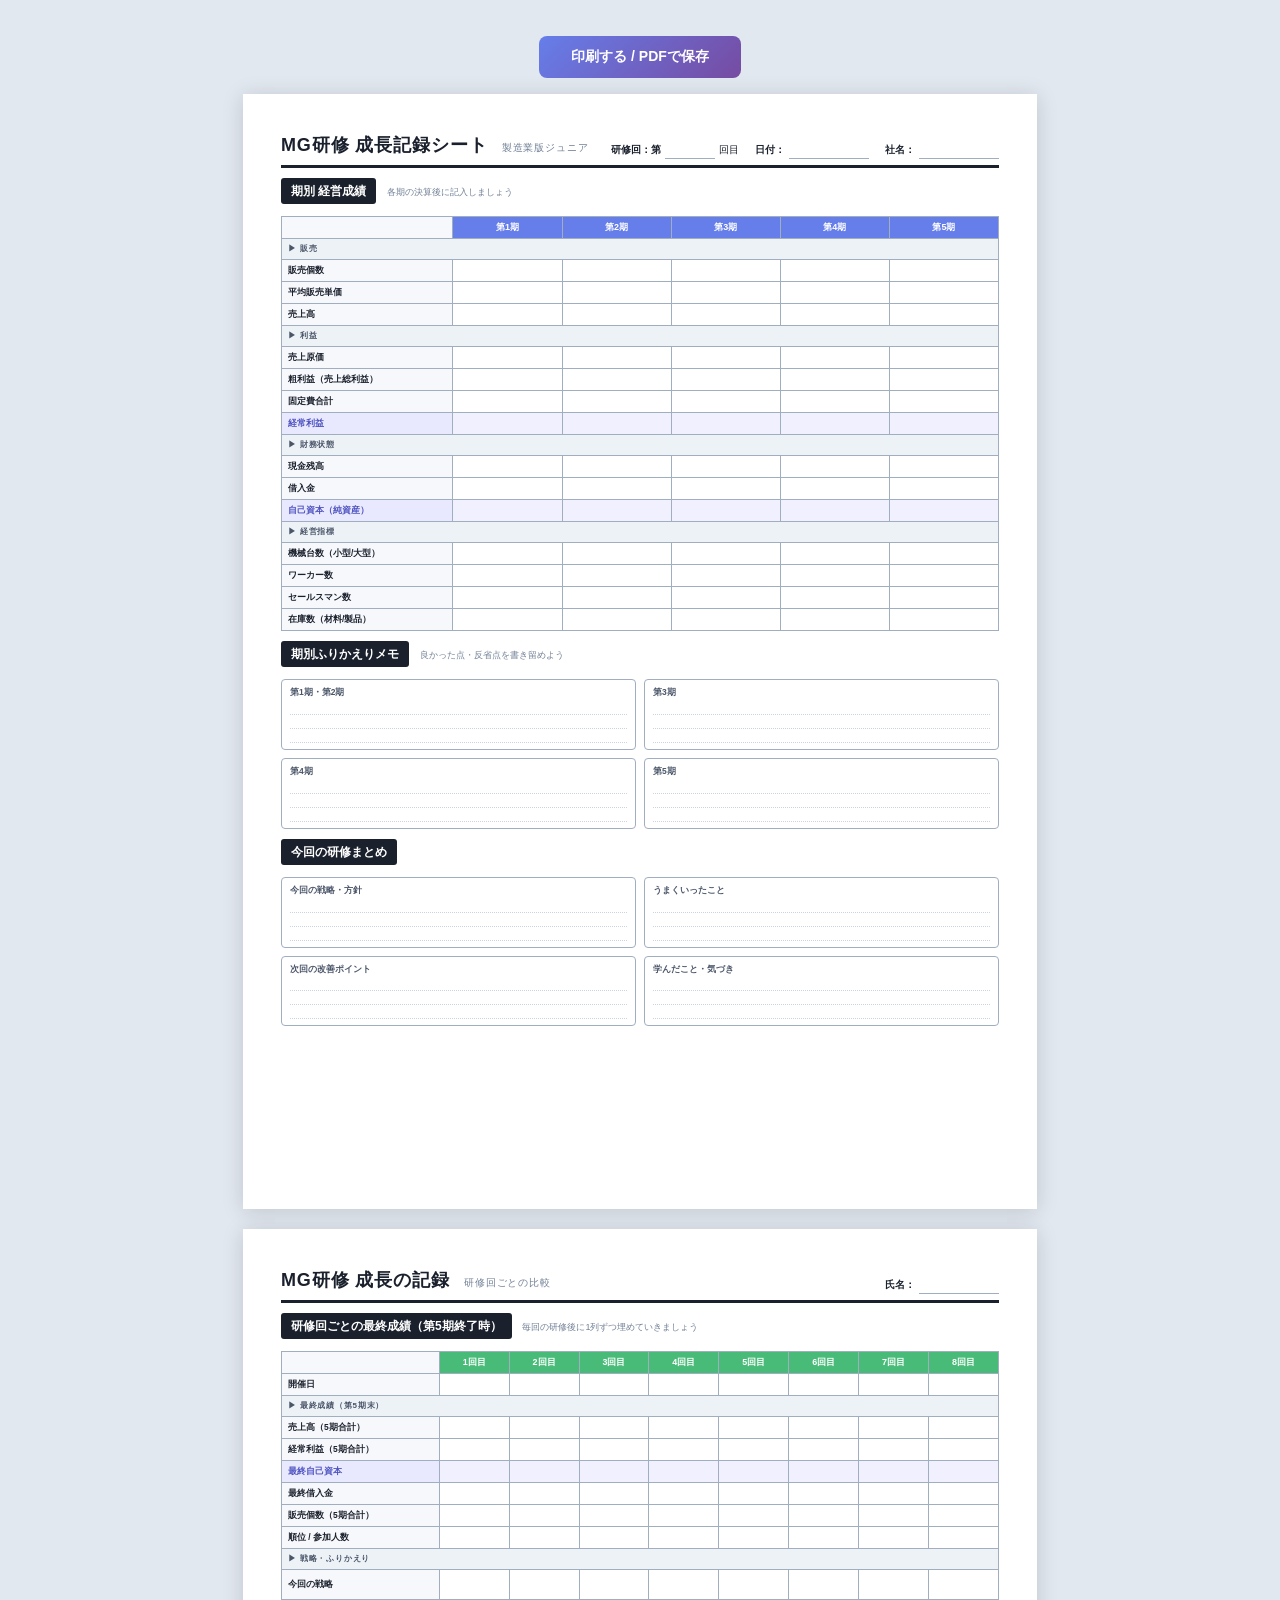
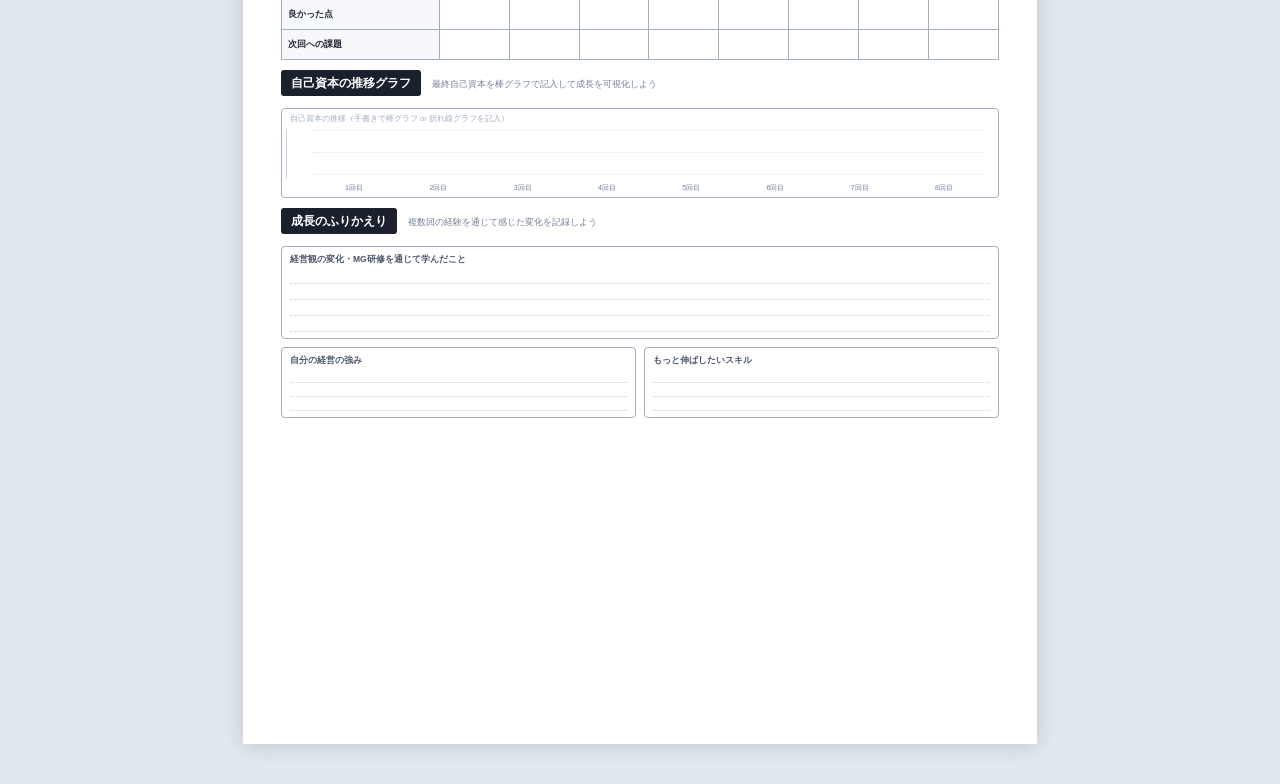
==== record.html @ 9cfd016c "成長記録シートを追加 印刷用A4サイズの記録シート（2ページ構成）。 1ページ目：期別経営成績・ふりかえりメモ 2ページ目：研修回ごとの比較・自己資本推移グラフ  Co-Authored-By: Cl" ====
<!DOCTYPE html>
<html lang="ja">
<head>
    <meta charset="UTF-8">
    <meta name="viewport" content="width=device-width, initial-scale=1.0">
    <title>MG研修 成長記録シート</title>
    <style>
        @page {
            size: A4;
            margin: 12mm 10mm;
        }

        * {
            margin: 0;
            padding: 0;
            box-sizing: border-box;
        }

        body {
            font-family: "Hiragino Sans", "Hiragino Kaku Gothic ProN", "Noto Sans JP", "Yu Gothic", "Meiryo", sans-serif;
            color: #1a202c;
            background: #fff;
            font-size: 10px;
            line-height: 1.5;
        }

        .page {
            width: 210mm;
            min-height: 295mm;
            margin: 0 auto;
            padding: 10mm 10mm;
        }

        @media print {
            body { background: #fff; }
            .page { padding: 0; margin: 0; width: 100%; }
            .no-print { display: none !important; }
            .page-break { page-break-before: always; }
        }

        @media screen {
            body { background: #e2e8f0; padding: 20px 0; }
            .page {
                background: #fff;
                box-shadow: 0 2px 20px rgba(0,0,0,0.15);
                margin-bottom: 20px;
            }
            .no-print {
                text-align: center;
                padding: 16px;
            }
            .print-btn {
                padding: 12px 32px;
                background: linear-gradient(135deg, #667eea, #764ba2);
                color: #fff;
                border: none;
                border-radius: 8px;
                font-size: 14px;
                font-weight: 700;
                cursor: pointer;
            }
            .print-btn:hover {
                opacity: 0.9;
            }
        }

        /* ===== ヘッダー ===== */
        .sheet-header {
            display: flex;
            justify-content: space-between;
            align-items: flex-end;
            border-bottom: 3px solid #1a202c;
            padding-bottom: 6px;
            margin-bottom: 10px;
        }

        .sheet-title {
            font-size: 18px;
            font-weight: 900;
            letter-spacing: 0.05em;
        }

        .sheet-title small {
            font-size: 10px;
            font-weight: 500;
            color: #718096;
            margin-left: 8px;
        }

        .header-info {
            display: flex;
            gap: 16px;
            font-size: 10px;
        }

        .header-info .field {
            display: flex;
            align-items: center;
            gap: 4px;
        }

        .header-info .field-label {
            font-weight: 700;
            white-space: nowrap;
        }

        .header-info .field-input {
            border-bottom: 1px solid #a0aec0;
            min-width: 80px;
            height: 18px;
        }

        .field-input.wide {
            min-width: 50px;
        }

        /* ===== セクション ===== */
        .section-title {
            font-size: 12px;
            font-weight: 800;
            background: #1a202c;
            color: #fff;
            padding: 4px 10px;
            border-radius: 3px;
            margin-bottom: 6px;
            display: inline-block;
        }

        .section-subtitle {
            font-size: 9px;
            color: #718096;
            margin-left: 8px;
            font-weight: 500;
        }

        /* ===== テーブル共通 ===== */
        table {
            width: 100%;
            border-collapse: collapse;
            font-size: 9px;
        }

        th, td {
            border: 1px solid #a0aec0;
            padding: 4px 6px;
            text-align: center;
        }

        th {
            background: #f7f8fc;
            font-weight: 700;
            font-size: 8.5px;
            color: #2d3748;
        }

        .row-label {
            text-align: left;
            font-weight: 700;
            background: #f7f8fc;
            white-space: nowrap;
            font-size: 8.5px;
        }

        .write-cell {
            height: 22px;
            background: #fff;
        }

        .write-cell-tall {
            height: 30px;
            background: #fff;
        }

        .highlight-row td {
            background: #f0f0ff;
        }

        .highlight-row .row-label {
            background: #e8e8ff;
            color: #4c51bf;
        }

        .total-row td {
            border-top: 2px solid #1a202c;
            font-weight: 700;
        }

        .section-gap {
            height: 10px;
        }

        /* ===== 期別記録テーブル ===== */
        .period-table th.period-header {
            background: #667eea;
            color: #fff;
            font-size: 9px;
            width: 14%;
        }

        .period-table .row-label {
            width: 22%;
        }

        .cat-header {
            background: #edf2f7 !important;
            font-weight: 800;
            font-size: 8px;
            color: #4a5568;
            text-align: left;
            letter-spacing: 0.1em;
        }

        /* ===== 研修回比較テーブル ===== */
        .compare-table th.round-header {
            background: #48bb78;
            color: #fff;
            font-size: 9px;
        }

        /* ===== 振り返りメモ ===== */
        .memo-grid {
            display: grid;
            grid-template-columns: 1fr 1fr;
            gap: 8px;
            margin-top: 6px;
        }

        .memo-box {
            border: 1px solid #a0aec0;
            border-radius: 4px;
            padding: 6px 8px;
            min-height: 55px;
        }

        .memo-box-label {
            font-size: 8.5px;
            font-weight: 700;
            color: #4a5568;
            margin-bottom: 2px;
        }

        .memo-lines {
            border-bottom: 1px dotted #cbd5e0;
            height: 14px;
        }

        /* ===== ページ2: 研修回比較 ===== */
        .graph-area {
            border: 1px solid #a0aec0;
            border-radius: 4px;
            height: 90px;
            margin-top: 6px;
            position: relative;
            display: flex;
            align-items: flex-end;
            padding: 8px 12px 20px;
            gap: 4px;
        }

        .graph-area::before {
            content: "自己資本の推移（手書きで棒グラフ or 折れ線グラフを記入）";
            position: absolute;
            top: 4px;
            left: 8px;
            font-size: 7.5px;
            color: #a0aec0;
        }

        .graph-y-axis {
            position: absolute;
            left: 4px;
            bottom: 18px;
            top: 20px;
            border-left: 1px solid #cbd5e0;
        }

        .graph-x-labels {
            position: absolute;
            bottom: 4px;
            left: 30px;
            right: 12px;
            display: flex;
            justify-content: space-around;
            font-size: 7px;
            color: #718096;
        }

        .graph-gridline {
            position: absolute;
            left: 30px;
            right: 12px;
            border-top: 1px dotted #e2e8f0;
        }

        /* ===== 全体の振り返り ===== */
        .full-memo {
            border: 1px solid #a0aec0;
            border-radius: 4px;
            padding: 6px 8px;
            min-height: 80px;
            margin-top: 6px;
        }

        .full-memo .memo-lines {
            height: 16px;
        }

    </style>
</head>
<body>

    <div class="no-print">
        <button class="print-btn" onclick="window.print()">印刷する / PDFで保存</button>
    </div>

    <!-- ===== ページ1：期別記録シート ===== -->
    <div class="page">
        <div class="sheet-header">
            <div class="sheet-title">MG研修 成長記録シート <small>製造業版ジュニア</small></div>
            <div class="header-info">
                <div class="field">
                    <span class="field-label">研修回：第</span>
                    <span class="field-input wide"></span>
                    <span>回目</span>
                </div>
                <div class="field">
                    <span class="field-label">日付：</span>
                    <span class="field-input"></span>
                </div>
                <div class="field">
                    <span class="field-label">社名：</span>
                    <span class="field-input"></span>
                </div>
            </div>
        </div>

        <!-- 期別の数値記録 -->
        <div class="section-title">期別 経営成績</div>
        <span class="section-subtitle">各期の決算後に記入しましょう</span>

        <table class="period-table" style="margin-top: 6px;">
            <thead>
                <tr>
                    <th class="row-label"></th>
                    <th class="period-header">第1期</th>
                    <th class="period-header">第2期</th>
                    <th class="period-header">第3期</th>
                    <th class="period-header">第4期</th>
                    <th class="period-header">第5期</th>
                </tr>
            </thead>
            <tbody>
                <tr><td colspan="6" class="cat-header">&#x25B6; 販売</td></tr>
                <tr>
                    <td class="row-label">販売個数</td>
                    <td class="write-cell"></td>
                    <td class="write-cell"></td>
                    <td class="write-cell"></td>
                    <td class="write-cell"></td>
                    <td class="write-cell"></td>
                </tr>
                <tr>
                    <td class="row-label">平均販売単価</td>
                    <td class="write-cell"></td>
                    <td class="write-cell"></td>
                    <td class="write-cell"></td>
                    <td class="write-cell"></td>
                    <td class="write-cell"></td>
                </tr>
                <tr>
                    <td class="row-label">売上高</td>
                    <td class="write-cell"></td>
                    <td class="write-cell"></td>
                    <td class="write-cell"></td>
                    <td class="write-cell"></td>
                    <td class="write-cell"></td>
                </tr>

                <tr><td colspan="6" class="cat-header">&#x25B6; 利益</td></tr>
                <tr>
                    <td class="row-label">売上原価</td>
                    <td class="write-cell"></td>
                    <td class="write-cell"></td>
                    <td class="write-cell"></td>
                    <td class="write-cell"></td>
                    <td class="write-cell"></td>
                </tr>
                <tr>
                    <td class="row-label">粗利益（売上総利益）</td>
                    <td class="write-cell"></td>
                    <td class="write-cell"></td>
                    <td class="write-cell"></td>
                    <td class="write-cell"></td>
                    <td class="write-cell"></td>
                </tr>
                <tr>
                    <td class="row-label">固定費合計</td>
                    <td class="write-cell"></td>
                    <td class="write-cell"></td>
                    <td class="write-cell"></td>
                    <td class="write-cell"></td>
                    <td class="write-cell"></td>
                </tr>
                <tr class="highlight-row">
                    <td class="row-label">経常利益</td>
                    <td class="write-cell"></td>
                    <td class="write-cell"></td>
                    <td class="write-cell"></td>
                    <td class="write-cell"></td>
                    <td class="write-cell"></td>
                </tr>

                <tr><td colspan="6" class="cat-header">&#x25B6; 財務状態</td></tr>
                <tr>
                    <td class="row-label">現金残高</td>
                    <td class="write-cell"></td>
                    <td class="write-cell"></td>
                    <td class="write-cell"></td>
                    <td class="write-cell"></td>
                    <td class="write-cell"></td>
                </tr>
                <tr>
                    <td class="row-label">借入金</td>
                    <td class="write-cell"></td>
                    <td class="write-cell"></td>
                    <td class="write-cell"></td>
                    <td class="write-cell"></td>
                    <td class="write-cell"></td>
                </tr>
                <tr class="highlight-row">
                    <td class="row-label">自己資本（純資産）</td>
                    <td class="write-cell"></td>
                    <td class="write-cell"></td>
                    <td class="write-cell"></td>
                    <td class="write-cell"></td>
                    <td class="write-cell"></td>
                </tr>

                <tr><td colspan="6" class="cat-header">&#x25B6; 経営指標</td></tr>
                <tr>
                    <td class="row-label">機械台数（小型/大型）</td>
                    <td class="write-cell"></td>
                    <td class="write-cell"></td>
                    <td class="write-cell"></td>
                    <td class="write-cell"></td>
                    <td class="write-cell"></td>
                </tr>
                <tr>
                    <td class="row-label">ワーカー数</td>
                    <td class="write-cell"></td>
                    <td class="write-cell"></td>
                    <td class="write-cell"></td>
                    <td class="write-cell"></td>
                    <td class="write-cell"></td>
                </tr>
                <tr>
                    <td class="row-label">セールスマン数</td>
                    <td class="write-cell"></td>
                    <td class="write-cell"></td>
                    <td class="write-cell"></td>
                    <td class="write-cell"></td>
                    <td class="write-cell"></td>
                </tr>
                <tr>
                    <td class="row-label">在庫数（材料/製品）</td>
                    <td class="write-cell"></td>
                    <td class="write-cell"></td>
                    <td class="write-cell"></td>
                    <td class="write-cell"></td>
                    <td class="write-cell"></td>
                </tr>
            </tbody>
        </table>

        <div class="section-gap"></div>

        <!-- 各期の振り返り -->
        <div class="section-title">期別ふりかえりメモ</div>
        <span class="section-subtitle">良かった点・反省点を書き留めよう</span>

        <div class="memo-grid" style="margin-top: 6px;">
            <div class="memo-box">
                <div class="memo-box-label">第1期・第2期</div>
                <div class="memo-lines"></div>
                <div class="memo-lines"></div>
                <div class="memo-lines"></div>
            </div>
            <div class="memo-box">
                <div class="memo-box-label">第3期</div>
                <div class="memo-lines"></div>
                <div class="memo-lines"></div>
                <div class="memo-lines"></div>
            </div>
            <div class="memo-box">
                <div class="memo-box-label">第4期</div>
                <div class="memo-lines"></div>
                <div class="memo-lines"></div>
                <div class="memo-lines"></div>
            </div>
            <div class="memo-box">
                <div class="memo-box-label">第5期</div>
                <div class="memo-lines"></div>
                <div class="memo-lines"></div>
                <div class="memo-lines"></div>
            </div>
        </div>

        <div class="section-gap"></div>

        <!-- 今回の総括 -->
        <div class="section-title">今回の研修まとめ</div>

        <div class="memo-grid" style="margin-top: 6px;">
            <div class="memo-box">
                <div class="memo-box-label">今回の戦略・方針</div>
                <div class="memo-lines"></div>
                <div class="memo-lines"></div>
                <div class="memo-lines"></div>
            </div>
            <div class="memo-box">
                <div class="memo-box-label">うまくいったこと</div>
                <div class="memo-lines"></div>
                <div class="memo-lines"></div>
                <div class="memo-lines"></div>
            </div>
            <div class="memo-box">
                <div class="memo-box-label">次回の改善ポイント</div>
                <div class="memo-lines"></div>
                <div class="memo-lines"></div>
                <div class="memo-lines"></div>
            </div>
            <div class="memo-box">
                <div class="memo-box-label">学んだこと・気づき</div>
                <div class="memo-lines"></div>
                <div class="memo-lines"></div>
                <div class="memo-lines"></div>
            </div>
        </div>
    </div>

    <!-- ===== ページ2：研修回比較シート ===== -->
    <div class="page page-break">
        <div class="sheet-header">
            <div class="sheet-title">MG研修 成長の記録 <small>研修回ごとの比較</small></div>
            <div class="header-info">
                <div class="field">
                    <span class="field-label">氏名：</span>
                    <span class="field-input"></span>
                </div>
            </div>
        </div>

        <!-- 研修回ごとの最終成績比較 -->
        <div class="section-title">研修回ごとの最終成績（第5期終了時）</div>
        <span class="section-subtitle">毎回の研修後に1列ずつ埋めていきましょう</span>

        <table class="compare-table" style="margin-top: 6px;">
            <thead>
                <tr>
                    <th class="row-label" style="width: 22%"></th>
                    <th class="round-header">1回目</th>
                    <th class="round-header">2回目</th>
                    <th class="round-header">3回目</th>
                    <th class="round-header">4回目</th>
                    <th class="round-header">5回目</th>
                    <th class="round-header">6回目</th>
                    <th class="round-header">7回目</th>
                    <th class="round-header">8回目</th>
                </tr>
            </thead>
            <tbody>
                <tr>
                    <td class="row-label">開催日</td>
                    <td class="write-cell"></td>
                    <td class="write-cell"></td>
                    <td class="write-cell"></td>
                    <td class="write-cell"></td>
                    <td class="write-cell"></td>
                    <td class="write-cell"></td>
                    <td class="write-cell"></td>
                    <td class="write-cell"></td>
                </tr>

                <tr><td colspan="9" class="cat-header">&#x25B6; 最終成績（第5期末）</td></tr>
                <tr>
                    <td class="row-label">売上高（5期合計）</td>
                    <td class="write-cell"></td>
                    <td class="write-cell"></td>
                    <td class="write-cell"></td>
                    <td class="write-cell"></td>
                    <td class="write-cell"></td>
                    <td class="write-cell"></td>
                    <td class="write-cell"></td>
                    <td class="write-cell"></td>
                </tr>
                <tr>
                    <td class="row-label">経常利益（5期合計）</td>
                    <td class="write-cell"></td>
                    <td class="write-cell"></td>
                    <td class="write-cell"></td>
                    <td class="write-cell"></td>
                    <td class="write-cell"></td>
                    <td class="write-cell"></td>
                    <td class="write-cell"></td>
                    <td class="write-cell"></td>
                </tr>
                <tr class="highlight-row">
                    <td class="row-label">最終自己資本</td>
                    <td class="write-cell"></td>
                    <td class="write-cell"></td>
                    <td class="write-cell"></td>
                    <td class="write-cell"></td>
                    <td class="write-cell"></td>
                    <td class="write-cell"></td>
                    <td class="write-cell"></td>
                    <td class="write-cell"></td>
                </tr>
                <tr>
                    <td class="row-label">最終借入金</td>
                    <td class="write-cell"></td>
                    <td class="write-cell"></td>
                    <td class="write-cell"></td>
                    <td class="write-cell"></td>
                    <td class="write-cell"></td>
                    <td class="write-cell"></td>
                    <td class="write-cell"></td>
                    <td class="write-cell"></td>
                </tr>
                <tr>
                    <td class="row-label">販売個数（5期合計）</td>
                    <td class="write-cell"></td>
                    <td class="write-cell"></td>
                    <td class="write-cell"></td>
                    <td class="write-cell"></td>
                    <td class="write-cell"></td>
                    <td class="write-cell"></td>
                    <td class="write-cell"></td>
                    <td class="write-cell"></td>
                </tr>
                <tr>
                    <td class="row-label">順位 / 参加人数</td>
                    <td class="write-cell"></td>
                    <td class="write-cell"></td>
                    <td class="write-cell"></td>
                    <td class="write-cell"></td>
                    <td class="write-cell"></td>
                    <td class="write-cell"></td>
                    <td class="write-cell"></td>
                    <td class="write-cell"></td>
                </tr>

                <tr><td colspan="9" class="cat-header">&#x25B6; 戦略・ふりかえり</td></tr>
                <tr>
                    <td class="row-label">今回の戦略</td>
                    <td class="write-cell-tall"></td>
                    <td class="write-cell-tall"></td>
                    <td class="write-cell-tall"></td>
                    <td class="write-cell-tall"></td>
                    <td class="write-cell-tall"></td>
                    <td class="write-cell-tall"></td>
                    <td class="write-cell-tall"></td>
                    <td class="write-cell-tall"></td>
                </tr>
                <tr>
                    <td class="row-label">良かった点</td>
                    <td class="write-cell-tall"></td>
                    <td class="write-cell-tall"></td>
                    <td class="write-cell-tall"></td>
                    <td class="write-cell-tall"></td>
                    <td class="write-cell-tall"></td>
                    <td class="write-cell-tall"></td>
                    <td class="write-cell-tall"></td>
                    <td class="write-cell-tall"></td>
                </tr>
                <tr>
                    <td class="row-label">次回への課題</td>
                    <td class="write-cell-tall"></td>
                    <td class="write-cell-tall"></td>
                    <td class="write-cell-tall"></td>
                    <td class="write-cell-tall"></td>
                    <td class="write-cell-tall"></td>
                    <td class="write-cell-tall"></td>
                    <td class="write-cell-tall"></td>
                    <td class="write-cell-tall"></td>
                </tr>
            </tbody>
        </table>

        <div class="section-gap"></div>

        <!-- 自己資本の推移グラフ -->
        <div class="section-title">自己資本の推移グラフ</div>
        <span class="section-subtitle">最終自己資本を棒グラフで記入して成長を可視化しよう</span>

        <div class="graph-area" style="margin-top: 6px;">
            <div class="graph-y-axis"></div>
            <div class="graph-gridline" style="bottom: 75%;"></div>
            <div class="graph-gridline" style="bottom: 50%;"></div>
            <div class="graph-gridline" style="bottom: 25%;"></div>
            <div class="graph-x-labels">
                <span>1回目</span>
                <span>2回目</span>
                <span>3回目</span>
                <span>4回目</span>
                <span>5回目</span>
                <span>6回目</span>
                <span>7回目</span>
                <span>8回目</span>
            </div>
        </div>

        <div class="section-gap"></div>

        <!-- 全体のふりかえり -->
        <div class="section-title">成長のふりかえり</div>
        <span class="section-subtitle">複数回の経験を通じて感じた変化を記録しよう</span>

        <div class="full-memo" style="margin-top: 6px;">
            <div class="memo-box-label">経営観の変化・MG研修を通じて学んだこと</div>
            <div class="memo-lines"></div>
            <div class="memo-lines"></div>
            <div class="memo-lines"></div>
            <div class="memo-lines"></div>
        </div>

        <div class="memo-grid" style="margin-top: 8px;">
            <div class="memo-box">
                <div class="memo-box-label">自分の経営の強み</div>
                <div class="memo-lines"></div>
                <div class="memo-lines"></div>
                <div class="memo-lines"></div>
            </div>
            <div class="memo-box">
                <div class="memo-box-label">もっと伸ばしたいスキル</div>
                <div class="memo-lines"></div>
                <div class="memo-lines"></div>
                <div class="memo-lines"></div>
            </div>
        </div>
    </div>

</body>
</html>
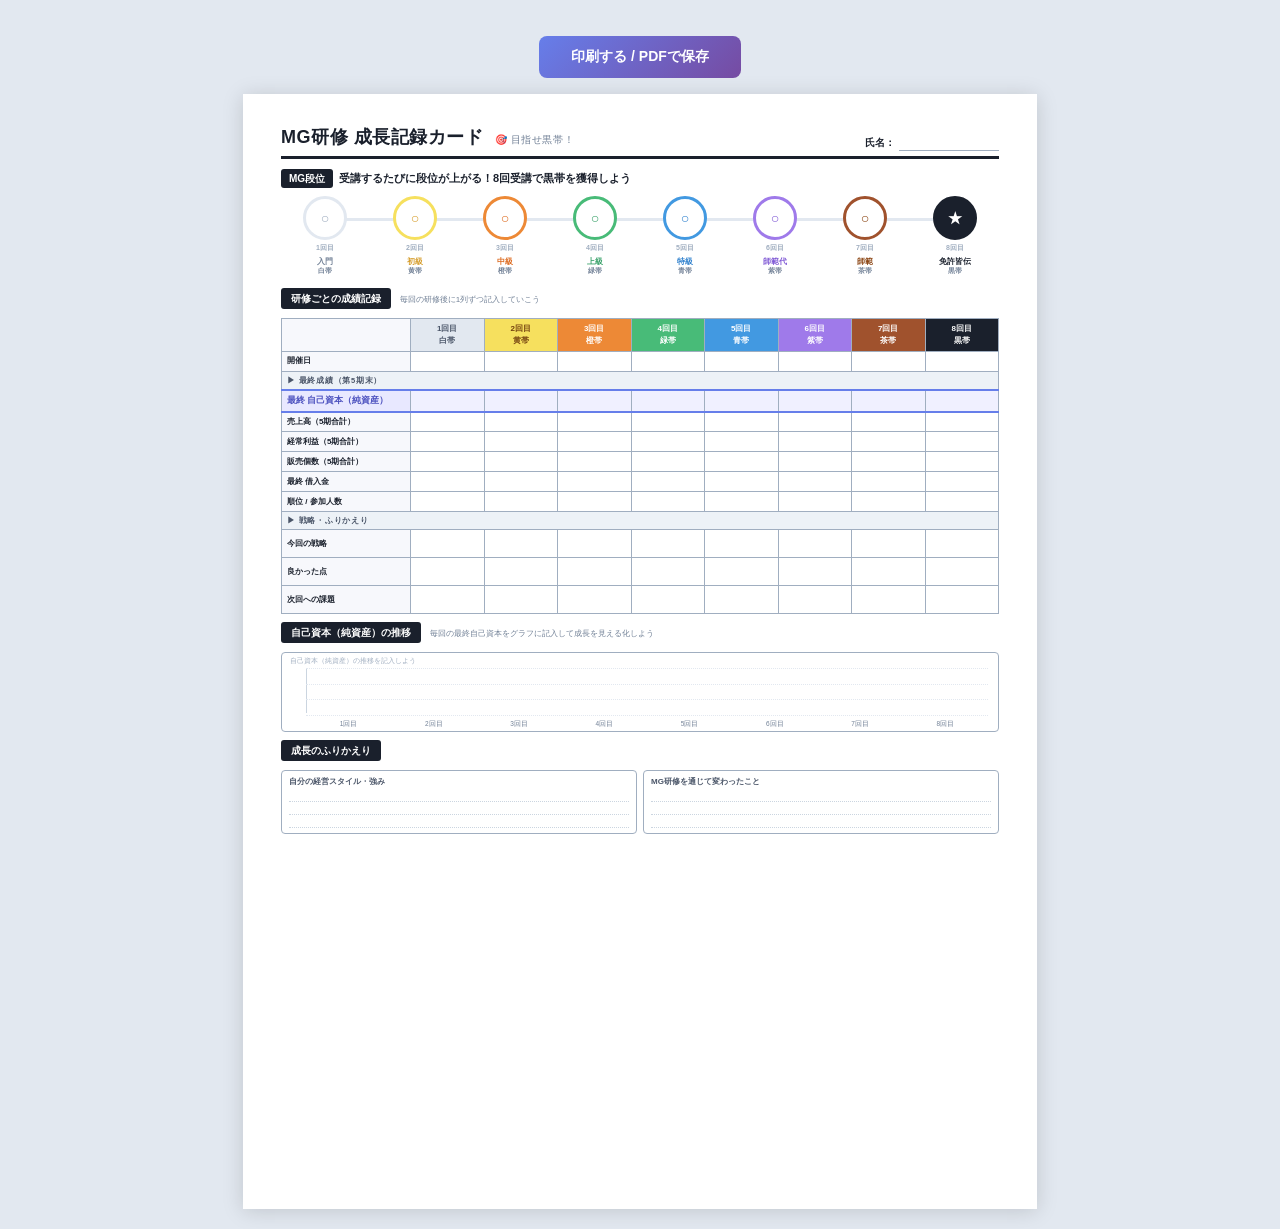
==== commit 6d8c7dfc: "成長記録カードをリニューアル MG段位システム（白帯→黒帯）で8回コンプを動機付け。 1ページに統合：段位トラック、成績テーブル、推移グラフ、ふりかえり。 純資産を最上段にハイライト表示。  Co-A" ====
--- a/record.html
+++ b/record.html
@@ -3,18 +3,14 @@
 <head>
     <meta charset="UTF-8">
     <meta name="viewport" content="width=device-width, initial-scale=1.0">
-    <title>MG研修 成長記録シート</title>
+    <title>MG研修 成長記録カード</title>
     <style>
         @page {
             size: A4;
-            margin: 12mm 10mm;
-        }
-
-        * {
-            margin: 0;
-            padding: 0;
-            box-sizing: border-box;
-        }
+            margin: 10mm 10mm;
+        }
+
+        * { margin: 0; padding: 0; box-sizing: border-box; }
 
         body {
             font-family: "Hiragino Sans", "Hiragino Kaku Gothic ProN", "Noto Sans JP", "Yu Gothic", "Meiryo", sans-serif;
@@ -28,14 +24,13 @@
             width: 210mm;
             min-height: 295mm;
             margin: 0 auto;
-            padding: 10mm 10mm;
+            padding: 8mm 10mm;
         }
 
         @media print {
             body { background: #fff; }
             .page { padding: 0; margin: 0; width: 100%; }
             .no-print { display: none !important; }
-            .page-break { page-break-before: always; }
         }
 
         @media screen {
@@ -43,12 +38,8 @@
             .page {
                 background: #fff;
                 box-shadow: 0 2px 20px rgba(0,0,0,0.15);
-                margin-bottom: 20px;
             }
-            .no-print {
-                text-align: center;
-                padding: 16px;
-            }
+            .no-print { text-align: center; padding: 16px; }
             .print-btn {
                 padding: 12px 32px;
                 background: linear-gradient(135deg, #667eea, #764ba2);
@@ -59,9 +50,7 @@
                 font-weight: 700;
                 cursor: pointer;
             }
-            .print-btn:hover {
-                opacity: 0.9;
-            }
+            .print-btn:hover { opacity: 0.9; }
         }
 
         /* ===== ヘッダー ===== */
@@ -70,86 +59,174 @@
             justify-content: space-between;
             align-items: flex-end;
             border-bottom: 3px solid #1a202c;
-            padding-bottom: 6px;
+            padding-bottom: 5px;
             margin-bottom: 10px;
         }
 
         .sheet-title {
             font-size: 18px;
             font-weight: 900;
-            letter-spacing: 0.05em;
+            letter-spacing: 0.03em;
         }
 
         .sheet-title small {
             font-size: 10px;
             font-weight: 500;
             color: #718096;
-            margin-left: 8px;
+            margin-left: 6px;
         }
 
         .header-info {
             display: flex;
-            gap: 16px;
+            gap: 12px;
             font-size: 10px;
-        }
-
-        .header-info .field {
+            align-items: center;
+        }
+
+        .field {
             display: flex;
             align-items: center;
             gap: 4px;
         }
 
-        .header-info .field-label {
-            font-weight: 700;
-            white-space: nowrap;
-        }
-
-        .header-info .field-input {
+        .field-label { font-weight: 700; white-space: nowrap; }
+
+        .field-input {
             border-bottom: 1px solid #a0aec0;
-            min-width: 80px;
+            min-width: 100px;
             height: 18px;
         }
 
-        .field-input.wide {
-            min-width: 50px;
-        }
-
-        /* ===== セクション ===== */
-        .section-title {
-            font-size: 12px;
+        /* ===== 段位システム ===== */
+        .rank-section {
+            margin-bottom: 12px;
+        }
+
+        .rank-title {
+            font-size: 11px;
             font-weight: 800;
+            margin-bottom: 8px;
+            display: flex;
+            align-items: center;
+            gap: 6px;
+        }
+
+        .rank-title-badge {
             background: #1a202c;
             color: #fff;
-            padding: 4px 10px;
+            padding: 2px 8px;
             border-radius: 3px;
-            margin-bottom: 6px;
-            display: inline-block;
-        }
-
-        .section-subtitle {
-            font-size: 9px;
+            font-size: 10px;
+        }
+
+        .rank-track {
+            display: flex;
+            align-items: center;
+            justify-content: space-between;
+            position: relative;
+            padding: 0 12px;
+        }
+
+        .rank-track::before {
+            content: "";
+            position: absolute;
+            top: 22px;
+            left: 36px;
+            right: 36px;
+            height: 3px;
+            background: #e2e8f0;
+            z-index: 0;
+        }
+
+        .rank-step {
+            display: flex;
+            flex-direction: column;
+            align-items: center;
+            gap: 3px;
+            z-index: 1;
+            width: 64px;
+        }
+
+        .rank-circle {
+            width: 44px;
+            height: 44px;
+            border-radius: 50%;
+            border: 3px solid;
+            display: flex;
+            align-items: center;
+            justify-content: center;
+            font-size: 8px;
+            font-weight: 800;
+            background: #fff;
+            position: relative;
+        }
+
+        .rank-circle-inner {
+            font-size: 14px;
+        }
+
+        .rank-num {
+            font-size: 7px;
+            font-weight: 700;
+            color: #a0aec0;
+        }
+
+        .rank-name {
+            font-size: 8px;
+            font-weight: 800;
+            text-align: center;
+            line-height: 1.2;
+        }
+
+        .rank-belt {
+            font-size: 6.5px;
+            font-weight: 600;
             color: #718096;
-            margin-left: 8px;
-            font-weight: 500;
-        }
-
-        /* ===== テーブル共通 ===== */
+        }
+
+        /* 各段位の色 */
+        .rank-1 .rank-circle { border-color: #e2e8f0; color: #a0aec0; }
+        .rank-1 .rank-name { color: #718096; }
+
+        .rank-2 .rank-circle { border-color: #f6e05e; color: #d69e2e; }
+        .rank-2 .rank-name { color: #d69e2e; }
+
+        .rank-3 .rank-circle { border-color: #ed8936; color: #dd6b20; }
+        .rank-3 .rank-name { color: #dd6b20; }
+
+        .rank-4 .rank-circle { border-color: #48bb78; color: #38a169; }
+        .rank-4 .rank-name { color: #38a169; }
+
+        .rank-5 .rank-circle { border-color: #4299e1; color: #3182ce; }
+        .rank-5 .rank-name { color: #3182ce; }
+
+        .rank-6 .rank-circle { border-color: #9f7aea; color: #805ad5; }
+        .rank-6 .rank-name { color: #805ad5; }
+
+        .rank-7 .rank-circle { border-color: #a0522d; color: #8b4513; }
+        .rank-7 .rank-name { color: #8b4513; }
+
+        .rank-8 .rank-circle { border-color: #1a202c; color: #1a202c; background: #1a202c; }
+        .rank-8 .rank-circle-inner { color: #fff; }
+        .rank-8 .rank-name { color: #1a202c; }
+
+        /* ===== テーブル ===== */
         table {
             width: 100%;
             border-collapse: collapse;
-            font-size: 9px;
+            font-size: 8.5px;
         }
 
         th, td {
             border: 1px solid #a0aec0;
-            padding: 4px 6px;
+            padding: 3px 5px;
             text-align: center;
         }
 
         th {
             background: #f7f8fc;
             font-weight: 700;
-            font-size: 8.5px;
+            font-size: 8px;
             color: #2d3748;
         }
 
@@ -158,151 +235,147 @@
             font-weight: 700;
             background: #f7f8fc;
             white-space: nowrap;
-            font-size: 8.5px;
+            font-size: 8px;
         }
 
         .write-cell {
-            height: 22px;
+            height: 20px;
             background: #fff;
         }
 
         .write-cell-tall {
-            height: 30px;
+            height: 28px;
             background: #fff;
         }
 
         .highlight-row td {
             background: #f0f0ff;
+            border-top: 2px solid #667eea;
+            border-bottom: 2px solid #667eea;
         }
 
         .highlight-row .row-label {
             background: #e8e8ff;
             color: #4c51bf;
-        }
-
-        .total-row td {
-            border-top: 2px solid #1a202c;
-            font-weight: 700;
-        }
-
-        .section-gap {
-            height: 10px;
-        }
-
-        /* ===== 期別記録テーブル ===== */
-        .period-table th.period-header {
-            background: #667eea;
-            color: #fff;
             font-size: 9px;
-            width: 14%;
-        }
-
-        .period-table .row-label {
-            width: 22%;
         }
 
         .cat-header {
             background: #edf2f7 !important;
             font-weight: 800;
-            font-size: 8px;
+            font-size: 7.5px;
             color: #4a5568;
             text-align: left;
             letter-spacing: 0.1em;
         }
 
-        /* ===== 研修回比較テーブル ===== */
         .compare-table th.round-header {
-            background: #48bb78;
-            color: #fff;
-            font-size: 9px;
-        }
-
-        /* ===== 振り返りメモ ===== */
+            font-size: 8px;
+            padding: 4px 2px;
+        }
+
+        .compare-table .row-label {
+            width: 18%;
+        }
+
+        /* 段位に対応したヘッダー色 */
+        .rh-1 { background: #e2e8f0 !important; color: #4a5568 !important; }
+        .rh-2 { background: #f6e05e !important; color: #744210 !important; }
+        .rh-3 { background: #ed8936 !important; color: #fff !important; }
+        .rh-4 { background: #48bb78 !important; color: #fff !important; }
+        .rh-5 { background: #4299e1 !important; color: #fff !important; }
+        .rh-6 { background: #9f7aea !important; color: #fff !important; }
+        .rh-7 { background: #a0522d !important; color: #fff !important; }
+        .rh-8 { background: #1a202c !important; color: #fff !important; }
+
+        /* ===== グラフ ===== */
+        .graph-area {
+            border: 1px solid #a0aec0;
+            border-radius: 4px;
+            height: 80px;
+            margin-top: 5px;
+            position: relative;
+        }
+
+        .graph-area::before {
+            content: "自己資本（純資産）の推移を記入しよう";
+            position: absolute;
+            top: 3px;
+            left: 8px;
+            font-size: 7px;
+            color: #a0aec0;
+        }
+
+        .graph-y-axis {
+            position: absolute;
+            left: 24px;
+            bottom: 18px;
+            top: 16px;
+            border-left: 1px solid #cbd5e0;
+        }
+
+        .graph-gridline {
+            position: absolute;
+            left: 24px;
+            right: 10px;
+            border-top: 1px dotted #e2e8f0;
+        }
+
+        .graph-x-labels {
+            position: absolute;
+            bottom: 3px;
+            left: 24px;
+            right: 10px;
+            display: flex;
+            justify-content: space-around;
+            font-size: 6.5px;
+            color: #718096;
+        }
+
+        /* ===== メモ ===== */
         .memo-grid {
             display: grid;
             grid-template-columns: 1fr 1fr;
-            gap: 8px;
-            margin-top: 6px;
+            gap: 6px;
+            margin-top: 5px;
         }
 
         .memo-box {
             border: 1px solid #a0aec0;
             border-radius: 4px;
-            padding: 6px 8px;
-            min-height: 55px;
+            padding: 5px 7px;
+            min-height: 48px;
         }
 
         .memo-box-label {
-            font-size: 8.5px;
+            font-size: 8px;
             font-weight: 700;
             color: #4a5568;
-            margin-bottom: 2px;
+            margin-bottom: 1px;
         }
 
         .memo-lines {
             border-bottom: 1px dotted #cbd5e0;
-            height: 14px;
-        }
-
-        /* ===== ページ2: 研修回比較 ===== */
-        .graph-area {
-            border: 1px solid #a0aec0;
-            border-radius: 4px;
-            height: 90px;
-            margin-top: 6px;
-            position: relative;
-            display: flex;
-            align-items: flex-end;
-            padding: 8px 12px 20px;
-            gap: 4px;
-        }
-
-        .graph-area::before {
-            content: "自己資本の推移（手書きで棒グラフ or 折れ線グラフを記入）";
-            position: absolute;
-            top: 4px;
-            left: 8px;
-            font-size: 7.5px;
-            color: #a0aec0;
-        }
-
-        .graph-y-axis {
-            position: absolute;
-            left: 4px;
-            bottom: 18px;
-            top: 20px;
-            border-left: 1px solid #cbd5e0;
-        }
-
-        .graph-x-labels {
-            position: absolute;
-            bottom: 4px;
-            left: 30px;
-            right: 12px;
-            display: flex;
-            justify-content: space-around;
-            font-size: 7px;
+            height: 13px;
+        }
+
+        .section-gap { height: 8px; }
+
+        .section-label {
+            font-size: 10px;
+            font-weight: 800;
+            background: #1a202c;
+            color: #fff;
+            padding: 3px 10px;
+            border-radius: 3px;
+            display: inline-block;
+            margin-bottom: 4px;
+        }
+
+        .section-sub {
+            font-size: 8px;
             color: #718096;
-        }
-
-        .graph-gridline {
-            position: absolute;
-            left: 30px;
-            right: 12px;
-            border-top: 1px dotted #e2e8f0;
-        }
-
-        /* ===== 全体の振り返り ===== */
-        .full-memo {
-            border: 1px solid #a0aec0;
-            border-radius: 4px;
-            padding: 6px 8px;
-            min-height: 80px;
-            margin-top: 6px;
-        }
-
-        .full-memo .memo-lines {
-            height: 16px;
+            margin-left: 6px;
         }
 
     </style>
@@ -313,235 +386,11 @@
         <button class="print-btn" onclick="window.print()">印刷する / PDFで保存</button>
     </div>
 
-    <!-- ===== ページ1：期別記録シート ===== -->
     <div class="page">
+
+        <!-- ヘッダー -->
         <div class="sheet-header">
-            <div class="sheet-title">MG研修 成長記録シート <small>製造業版ジュニア</small></div>
-            <div class="header-info">
-                <div class="field">
-                    <span class="field-label">研修回：第</span>
-                    <span class="field-input wide"></span>
-                    <span>回目</span>
-                </div>
-                <div class="field">
-                    <span class="field-label">日付：</span>
-                    <span class="field-input"></span>
-                </div>
-                <div class="field">
-                    <span class="field-label">社名：</span>
-                    <span class="field-input"></span>
-                </div>
-            </div>
-        </div>
-
-        <!-- 期別の数値記録 -->
-        <div class="section-title">期別 経営成績</div>
-        <span class="section-subtitle">各期の決算後に記入しましょう</span>
-
-        <table class="period-table" style="margin-top: 6px;">
-            <thead>
-                <tr>
-                    <th class="row-label"></th>
-                    <th class="period-header">第1期</th>
-                    <th class="period-header">第2期</th>
-                    <th class="period-header">第3期</th>
-                    <th class="period-header">第4期</th>
-                    <th class="period-header">第5期</th>
-                </tr>
-            </thead>
-            <tbody>
-                <tr><td colspan="6" class="cat-header">&#x25B6; 販売</td></tr>
-                <tr>
-                    <td class="row-label">販売個数</td>
-                    <td class="write-cell"></td>
-                    <td class="write-cell"></td>
-                    <td class="write-cell"></td>
-                    <td class="write-cell"></td>
-                    <td class="write-cell"></td>
-                </tr>
-                <tr>
-                    <td class="row-label">平均販売単価</td>
-                    <td class="write-cell"></td>
-                    <td class="write-cell"></td>
-                    <td class="write-cell"></td>
-                    <td class="write-cell"></td>
-                    <td class="write-cell"></td>
-                </tr>
-                <tr>
-                    <td class="row-label">売上高</td>
-                    <td class="write-cell"></td>
-                    <td class="write-cell"></td>
-                    <td class="write-cell"></td>
-                    <td class="write-cell"></td>
-                    <td class="write-cell"></td>
-                </tr>
-
-                <tr><td colspan="6" class="cat-header">&#x25B6; 利益</td></tr>
-                <tr>
-                    <td class="row-label">売上原価</td>
-                    <td class="write-cell"></td>
-                    <td class="write-cell"></td>
-                    <td class="write-cell"></td>
-                    <td class="write-cell"></td>
-                    <td class="write-cell"></td>
-                </tr>
-                <tr>
-                    <td class="row-label">粗利益（売上総利益）</td>
-                    <td class="write-cell"></td>
-                    <td class="write-cell"></td>
-                    <td class="write-cell"></td>
-                    <td class="write-cell"></td>
-                    <td class="write-cell"></td>
-                </tr>
-                <tr>
-                    <td class="row-label">固定費合計</td>
-                    <td class="write-cell"></td>
-                    <td class="write-cell"></td>
-                    <td class="write-cell"></td>
-                    <td class="write-cell"></td>
-                    <td class="write-cell"></td>
-                </tr>
-                <tr class="highlight-row">
-                    <td class="row-label">経常利益</td>
-                    <td class="write-cell"></td>
-                    <td class="write-cell"></td>
-                    <td class="write-cell"></td>
-                    <td class="write-cell"></td>
-                    <td class="write-cell"></td>
-                </tr>
-
-                <tr><td colspan="6" class="cat-header">&#x25B6; 財務状態</td></tr>
-                <tr>
-                    <td class="row-label">現金残高</td>
-                    <td class="write-cell"></td>
-                    <td class="write-cell"></td>
-                    <td class="write-cell"></td>
-                    <td class="write-cell"></td>
-                    <td class="write-cell"></td>
-                </tr>
-                <tr>
-                    <td class="row-label">借入金</td>
-                    <td class="write-cell"></td>
-                    <td class="write-cell"></td>
-                    <td class="write-cell"></td>
-                    <td class="write-cell"></td>
-                    <td class="write-cell"></td>
-                </tr>
-                <tr class="highlight-row">
-                    <td class="row-label">自己資本（純資産）</td>
-                    <td class="write-cell"></td>
-                    <td class="write-cell"></td>
-                    <td class="write-cell"></td>
-                    <td class="write-cell"></td>
-                    <td class="write-cell"></td>
-                </tr>
-
-                <tr><td colspan="6" class="cat-header">&#x25B6; 経営指標</td></tr>
-                <tr>
-                    <td class="row-label">機械台数（小型/大型）</td>
-                    <td class="write-cell"></td>
-                    <td class="write-cell"></td>
-                    <td class="write-cell"></td>
-                    <td class="write-cell"></td>
-                    <td class="write-cell"></td>
-                </tr>
-                <tr>
-                    <td class="row-label">ワーカー数</td>
-                    <td class="write-cell"></td>
-                    <td class="write-cell"></td>
-                    <td class="write-cell"></td>
-                    <td class="write-cell"></td>
-                    <td class="write-cell"></td>
-                </tr>
-                <tr>
-                    <td class="row-label">セールスマン数</td>
-                    <td class="write-cell"></td>
-                    <td class="write-cell"></td>
-                    <td class="write-cell"></td>
-                    <td class="write-cell"></td>
-                    <td class="write-cell"></td>
-                </tr>
-                <tr>
-                    <td class="row-label">在庫数（材料/製品）</td>
-                    <td class="write-cell"></td>
-                    <td class="write-cell"></td>
-                    <td class="write-cell"></td>
-                    <td class="write-cell"></td>
-                    <td class="write-cell"></td>
-                </tr>
-            </tbody>
-        </table>
-
-        <div class="section-gap"></div>
-
-        <!-- 各期の振り返り -->
-        <div class="section-title">期別ふりかえりメモ</div>
-        <span class="section-subtitle">良かった点・反省点を書き留めよう</span>
-
-        <div class="memo-grid" style="margin-top: 6px;">
-            <div class="memo-box">
-                <div class="memo-box-label">第1期・第2期</div>
-                <div class="memo-lines"></div>
-                <div class="memo-lines"></div>
-                <div class="memo-lines"></div>
-            </div>
-            <div class="memo-box">
-                <div class="memo-box-label">第3期</div>
-                <div class="memo-lines"></div>
-                <div class="memo-lines"></div>
-                <div class="memo-lines"></div>
-            </div>
-            <div class="memo-box">
-                <div class="memo-box-label">第4期</div>
-                <div class="memo-lines"></div>
-                <div class="memo-lines"></div>
-                <div class="memo-lines"></div>
-            </div>
-            <div class="memo-box">
-                <div class="memo-box-label">第5期</div>
-                <div class="memo-lines"></div>
-                <div class="memo-lines"></div>
-                <div class="memo-lines"></div>
-            </div>
-        </div>
-
-        <div class="section-gap"></div>
-
-        <!-- 今回の総括 -->
-        <div class="section-title">今回の研修まとめ</div>
-
-        <div class="memo-grid" style="margin-top: 6px;">
-            <div class="memo-box">
-                <div class="memo-box-label">今回の戦略・方針</div>
-                <div class="memo-lines"></div>
-                <div class="memo-lines"></div>
-                <div class="memo-lines"></div>
-            </div>
-            <div class="memo-box">
-                <div class="memo-box-label">うまくいったこと</div>
-                <div class="memo-lines"></div>
-                <div class="memo-lines"></div>
-                <div class="memo-lines"></div>
-            </div>
-            <div class="memo-box">
-                <div class="memo-box-label">次回の改善ポイント</div>
-                <div class="memo-lines"></div>
-                <div class="memo-lines"></div>
-                <div class="memo-lines"></div>
-            </div>
-            <div class="memo-box">
-                <div class="memo-box-label">学んだこと・気づき</div>
-                <div class="memo-lines"></div>
-                <div class="memo-lines"></div>
-                <div class="memo-lines"></div>
-            </div>
-        </div>
-    </div>
-
-    <!-- ===== ページ2：研修回比較シート ===== -->
-    <div class="page page-break">
-        <div class="sheet-header">
-            <div class="sheet-title">MG研修 成長の記録 <small>研修回ごとの比較</small></div>
+            <div class="sheet-title">MG研修 成長記録カード <small>&#x1F3AF; 目指せ黒帯！</small></div>
             <div class="header-info">
                 <div class="field">
                     <span class="field-label">氏名：</span>
@@ -550,22 +399,73 @@
             </div>
         </div>
 
-        <!-- 研修回ごとの最終成績比較 -->
-        <div class="section-title">研修回ごとの最終成績（第5期終了時）</div>
-        <span class="section-subtitle">毎回の研修後に1列ずつ埋めていきましょう</span>
-
-        <table class="compare-table" style="margin-top: 6px;">
+        <!-- 段位トラック -->
+        <div class="rank-section">
+            <div class="rank-title">
+                <span class="rank-title-badge">MG段位</span>
+                受講するたびに段位が上がる！8回受講で黒帯を獲得しよう
+            </div>
+
+            <div class="rank-track">
+                <div class="rank-step rank-1">
+                    <div class="rank-circle"><span class="rank-circle-inner">&#x25CB;</span></div>
+                    <div class="rank-num">1回目</div>
+                    <div class="rank-name">入門<br><span class="rank-belt">白帯</span></div>
+                </div>
+                <div class="rank-step rank-2">
+                    <div class="rank-circle"><span class="rank-circle-inner">&#x25CB;</span></div>
+                    <div class="rank-num">2回目</div>
+                    <div class="rank-name">初級<br><span class="rank-belt">黄帯</span></div>
+                </div>
+                <div class="rank-step rank-3">
+                    <div class="rank-circle"><span class="rank-circle-inner">&#x25CB;</span></div>
+                    <div class="rank-num">3回目</div>
+                    <div class="rank-name">中級<br><span class="rank-belt">橙帯</span></div>
+                </div>
+                <div class="rank-step rank-4">
+                    <div class="rank-circle"><span class="rank-circle-inner">&#x25CB;</span></div>
+                    <div class="rank-num">4回目</div>
+                    <div class="rank-name">上級<br><span class="rank-belt">緑帯</span></div>
+                </div>
+                <div class="rank-step rank-5">
+                    <div class="rank-circle"><span class="rank-circle-inner">&#x25CB;</span></div>
+                    <div class="rank-num">5回目</div>
+                    <div class="rank-name">特級<br><span class="rank-belt">青帯</span></div>
+                </div>
+                <div class="rank-step rank-6">
+                    <div class="rank-circle"><span class="rank-circle-inner">&#x25CB;</span></div>
+                    <div class="rank-num">6回目</div>
+                    <div class="rank-name">師範代<br><span class="rank-belt">紫帯</span></div>
+                </div>
+                <div class="rank-step rank-7">
+                    <div class="rank-circle"><span class="rank-circle-inner">&#x25CB;</span></div>
+                    <div class="rank-num">7回目</div>
+                    <div class="rank-name">師範<br><span class="rank-belt">茶帯</span></div>
+                </div>
+                <div class="rank-step rank-8">
+                    <div class="rank-circle"><span class="rank-circle-inner">&#x2605;</span></div>
+                    <div class="rank-num">8回目</div>
+                    <div class="rank-name">免許皆伝<br><span class="rank-belt">黒帯</span></div>
+                </div>
+            </div>
+        </div>
+
+        <!-- 成績テーブル -->
+        <div class="section-label">研修ごとの成績記録</div>
+        <span class="section-sub">毎回の研修後に1列ずつ記入していこう</span>
+
+        <table class="compare-table" style="margin-top: 5px;">
             <thead>
                 <tr>
-                    <th class="row-label" style="width: 22%"></th>
-                    <th class="round-header">1回目</th>
-                    <th class="round-header">2回目</th>
-                    <th class="round-header">3回目</th>
-                    <th class="round-header">4回目</th>
-                    <th class="round-header">5回目</th>
-                    <th class="round-header">6回目</th>
-                    <th class="round-header">7回目</th>
-                    <th class="round-header">8回目</th>
+                    <th class="row-label"></th>
+                    <th class="round-header rh-1">1回目<br>白帯</th>
+                    <th class="round-header rh-2">2回目<br>黄帯</th>
+                    <th class="round-header rh-3">3回目<br>橙帯</th>
+                    <th class="round-header rh-4">4回目<br>緑帯</th>
+                    <th class="round-header rh-5">5回目<br>青帯</th>
+                    <th class="round-header rh-6">6回目<br>紫帯</th>
+                    <th class="round-header rh-7">7回目<br>茶帯</th>
+                    <th class="round-header rh-8">8回目<br>黒帯</th>
                 </tr>
             </thead>
             <tbody>
@@ -582,6 +482,17 @@
                 </tr>
 
                 <tr><td colspan="9" class="cat-header">&#x25B6; 最終成績（第5期末）</td></tr>
+                <tr class="highlight-row">
+                    <td class="row-label">最終 自己資本（純資産）</td>
+                    <td class="write-cell"></td>
+                    <td class="write-cell"></td>
+                    <td class="write-cell"></td>
+                    <td class="write-cell"></td>
+                    <td class="write-cell"></td>
+                    <td class="write-cell"></td>
+                    <td class="write-cell"></td>
+                    <td class="write-cell"></td>
+                </tr>
                 <tr>
                     <td class="row-label">売上高（5期合計）</td>
                     <td class="write-cell"></td>
@@ -604,30 +515,19 @@
                     <td class="write-cell"></td>
                     <td class="write-cell"></td>
                 </tr>
-                <tr class="highlight-row">
-                    <td class="row-label">最終自己資本</td>
-                    <td class="write-cell"></td>
-                    <td class="write-cell"></td>
-                    <td class="write-cell"></td>
-                    <td class="write-cell"></td>
-                    <td class="write-cell"></td>
-                    <td class="write-cell"></td>
-                    <td class="write-cell"></td>
-                    <td class="write-cell"></td>
-                </tr>
-                <tr>
-                    <td class="row-label">最終借入金</td>
-                    <td class="write-cell"></td>
-                    <td class="write-cell"></td>
-                    <td class="write-cell"></td>
-                    <td class="write-cell"></td>
-                    <td class="write-cell"></td>
-                    <td class="write-cell"></td>
-                    <td class="write-cell"></td>
-                    <td class="write-cell"></td>
-                </tr>
                 <tr>
                     <td class="row-label">販売個数（5期合計）</td>
+                    <td class="write-cell"></td>
+                    <td class="write-cell"></td>
+                    <td class="write-cell"></td>
+                    <td class="write-cell"></td>
+                    <td class="write-cell"></td>
+                    <td class="write-cell"></td>
+                    <td class="write-cell"></td>
+                    <td class="write-cell"></td>
+                </tr>
+                <tr>
+                    <td class="row-label">最終 借入金</td>
                     <td class="write-cell"></td>
                     <td class="write-cell"></td>
                     <td class="write-cell"></td>
@@ -688,15 +588,16 @@
 
         <div class="section-gap"></div>
 
-        <!-- 自己資本の推移グラフ -->
-        <div class="section-title">自己資本の推移グラフ</div>
-        <span class="section-subtitle">最終自己資本を棒グラフで記入して成長を可視化しよう</span>
-
-        <div class="graph-area" style="margin-top: 6px;">
+        <!-- 自己資本グラフ -->
+        <div class="section-label">自己資本（純資産）の推移</div>
+        <span class="section-sub">毎回の最終自己資本をグラフに記入して成長を見える化しよう</span>
+
+        <div class="graph-area">
             <div class="graph-y-axis"></div>
-            <div class="graph-gridline" style="bottom: 75%;"></div>
-            <div class="graph-gridline" style="bottom: 50%;"></div>
-            <div class="graph-gridline" style="bottom: 25%;"></div>
+            <div class="graph-gridline" style="bottom: 80%;"></div>
+            <div class="graph-gridline" style="bottom: 60%;"></div>
+            <div class="graph-gridline" style="bottom: 40%;"></div>
+            <div class="graph-gridline" style="bottom: 20%;"></div>
             <div class="graph-x-labels">
                 <span>1回目</span>
                 <span>2回目</span>
@@ -711,32 +612,24 @@
 
         <div class="section-gap"></div>
 
-        <!-- 全体のふりかえり -->
-        <div class="section-title">成長のふりかえり</div>
-        <span class="section-subtitle">複数回の経験を通じて感じた変化を記録しよう</span>
-
-        <div class="full-memo" style="margin-top: 6px;">
-            <div class="memo-box-label">経営観の変化・MG研修を通じて学んだこと</div>
-            <div class="memo-lines"></div>
-            <div class="memo-lines"></div>
-            <div class="memo-lines"></div>
-            <div class="memo-lines"></div>
-        </div>
-
-        <div class="memo-grid" style="margin-top: 8px;">
+        <!-- ふりかえり -->
+        <div class="section-label">成長のふりかえり</div>
+
+        <div class="memo-grid">
             <div class="memo-box">
-                <div class="memo-box-label">自分の経営の強み</div>
+                <div class="memo-box-label">自分の経営スタイル・強み</div>
                 <div class="memo-lines"></div>
                 <div class="memo-lines"></div>
                 <div class="memo-lines"></div>
             </div>
             <div class="memo-box">
-                <div class="memo-box-label">もっと伸ばしたいスキル</div>
+                <div class="memo-box-label">MG研修を通じて変わったこと</div>
                 <div class="memo-lines"></div>
                 <div class="memo-lines"></div>
                 <div class="memo-lines"></div>
             </div>
         </div>
+
     </div>
 
 </body>
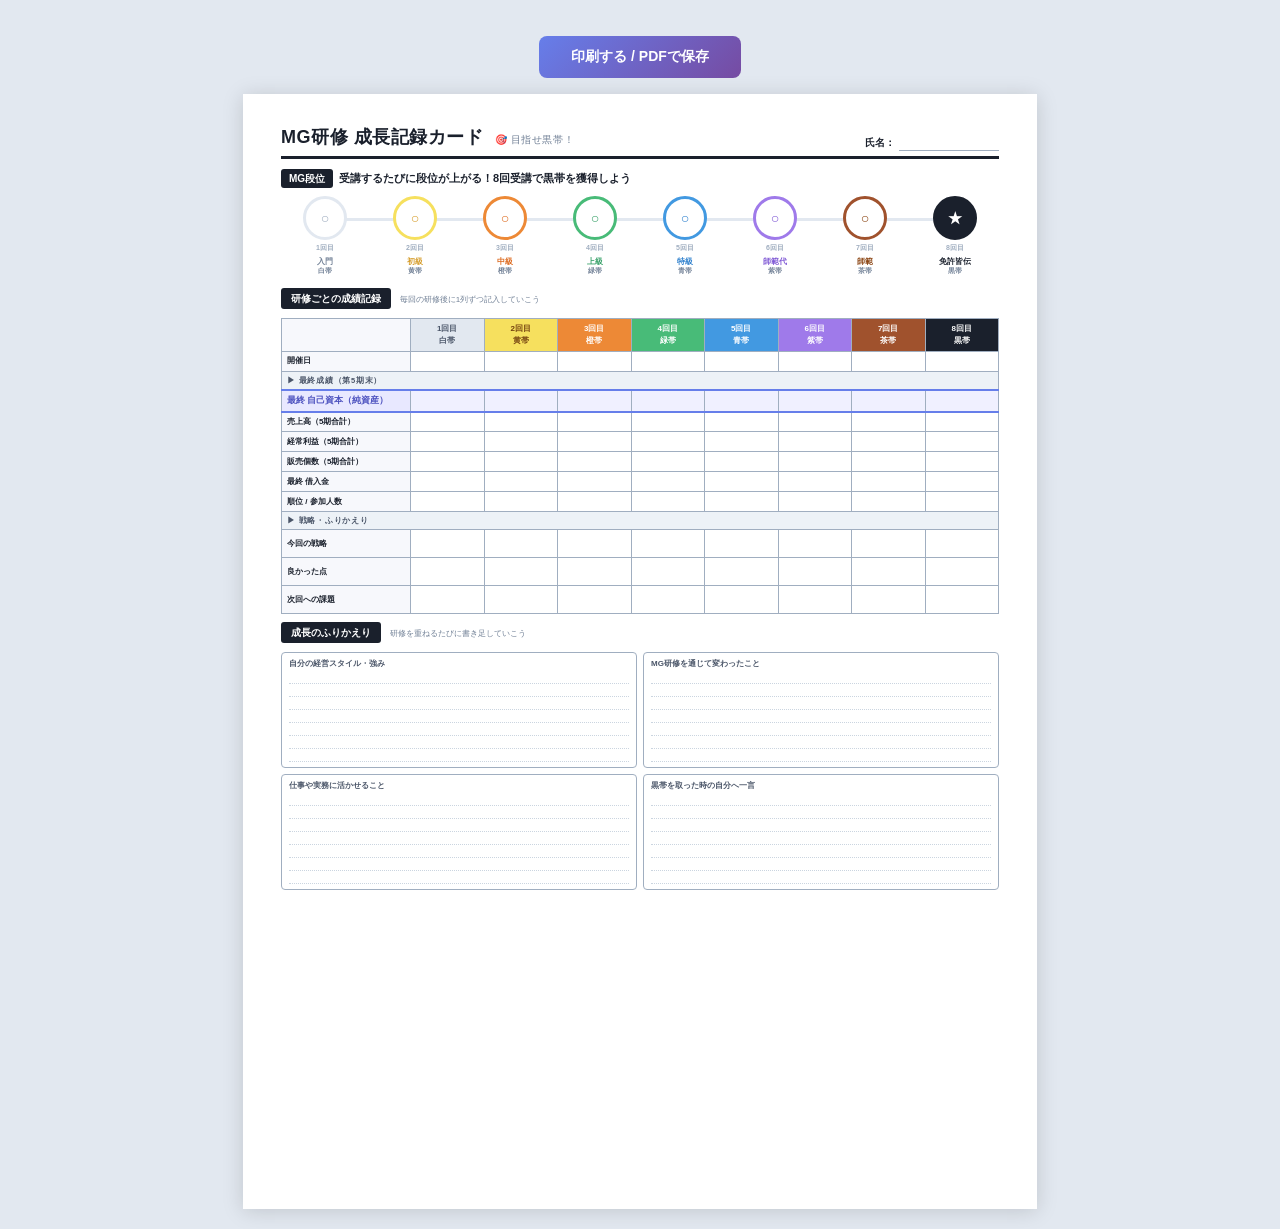
==== commit aef83e1d: "記録カードからグラフを削除、ふりかえり欄を拡大 純資産はテーブルの項目として記録。 ふりかえり欄を4つに増やし、各欄7行に拡大。 「仕事や実務に活かせること」「黒帯を取った時の自分へ一言」を追加。  " ====
--- a/record.html
+++ b/record.html
@@ -347,6 +347,10 @@
             min-height: 48px;
         }
 
+        .memo-box-large {
+            min-height: 90px;
+        }
+
         .memo-box-label {
             font-size: 8px;
             font-weight: 700;
@@ -588,48 +592,53 @@
 
         <div class="section-gap"></div>
 
-        <!-- 自己資本グラフ -->
-        <div class="section-label">自己資本（純資産）の推移</div>
-        <span class="section-sub">毎回の最終自己資本をグラフに記入して成長を見える化しよう</span>
-
-        <div class="graph-area">
-            <div class="graph-y-axis"></div>
-            <div class="graph-gridline" style="bottom: 80%;"></div>
-            <div class="graph-gridline" style="bottom: 60%;"></div>
-            <div class="graph-gridline" style="bottom: 40%;"></div>
-            <div class="graph-gridline" style="bottom: 20%;"></div>
-            <div class="graph-x-labels">
-                <span>1回目</span>
-                <span>2回目</span>
-                <span>3回目</span>
-                <span>4回目</span>
-                <span>5回目</span>
-                <span>6回目</span>
-                <span>7回目</span>
-                <span>8回目</span>
+        <!-- ふりかえり -->
+        <div class="section-label">成長のふりかえり</div>
+        <span class="section-sub">研修を重ねるたびに書き足していこう</span>
+
+        <div class="memo-grid">
+            <div class="memo-box memo-box-large">
+                <div class="memo-box-label">自分の経営スタイル・強み</div>
+                <div class="memo-lines"></div>
+                <div class="memo-lines"></div>
+                <div class="memo-lines"></div>
+                <div class="memo-lines"></div>
+                <div class="memo-lines"></div>
+                <div class="memo-lines"></div>
+                <div class="memo-lines"></div>
+            </div>
+            <div class="memo-box memo-box-large">
+                <div class="memo-box-label">MG研修を通じて変わったこと</div>
+                <div class="memo-lines"></div>
+                <div class="memo-lines"></div>
+                <div class="memo-lines"></div>
+                <div class="memo-lines"></div>
+                <div class="memo-lines"></div>
+                <div class="memo-lines"></div>
+                <div class="memo-lines"></div>
+            </div>
+            <div class="memo-box memo-box-large">
+                <div class="memo-box-label">仕事や実務に活かせること</div>
+                <div class="memo-lines"></div>
+                <div class="memo-lines"></div>
+                <div class="memo-lines"></div>
+                <div class="memo-lines"></div>
+                <div class="memo-lines"></div>
+                <div class="memo-lines"></div>
+                <div class="memo-lines"></div>
+            </div>
+            <div class="memo-box memo-box-large">
+                <div class="memo-box-label">黒帯を取った時の自分へ一言</div>
+                <div class="memo-lines"></div>
+                <div class="memo-lines"></div>
+                <div class="memo-lines"></div>
+                <div class="memo-lines"></div>
+                <div class="memo-lines"></div>
+                <div class="memo-lines"></div>
+                <div class="memo-lines"></div>
             </div>
         </div>
 
-        <div class="section-gap"></div>
-
-        <!-- ふりかえり -->
-        <div class="section-label">成長のふりかえり</div>
-
-        <div class="memo-grid">
-            <div class="memo-box">
-                <div class="memo-box-label">自分の経営スタイル・強み</div>
-                <div class="memo-lines"></div>
-                <div class="memo-lines"></div>
-                <div class="memo-lines"></div>
-            </div>
-            <div class="memo-box">
-                <div class="memo-box-label">MG研修を通じて変わったこと</div>
-                <div class="memo-lines"></div>
-                <div class="memo-lines"></div>
-                <div class="memo-lines"></div>
-            </div>
-        </div>
-
     </div>
 
 </body>
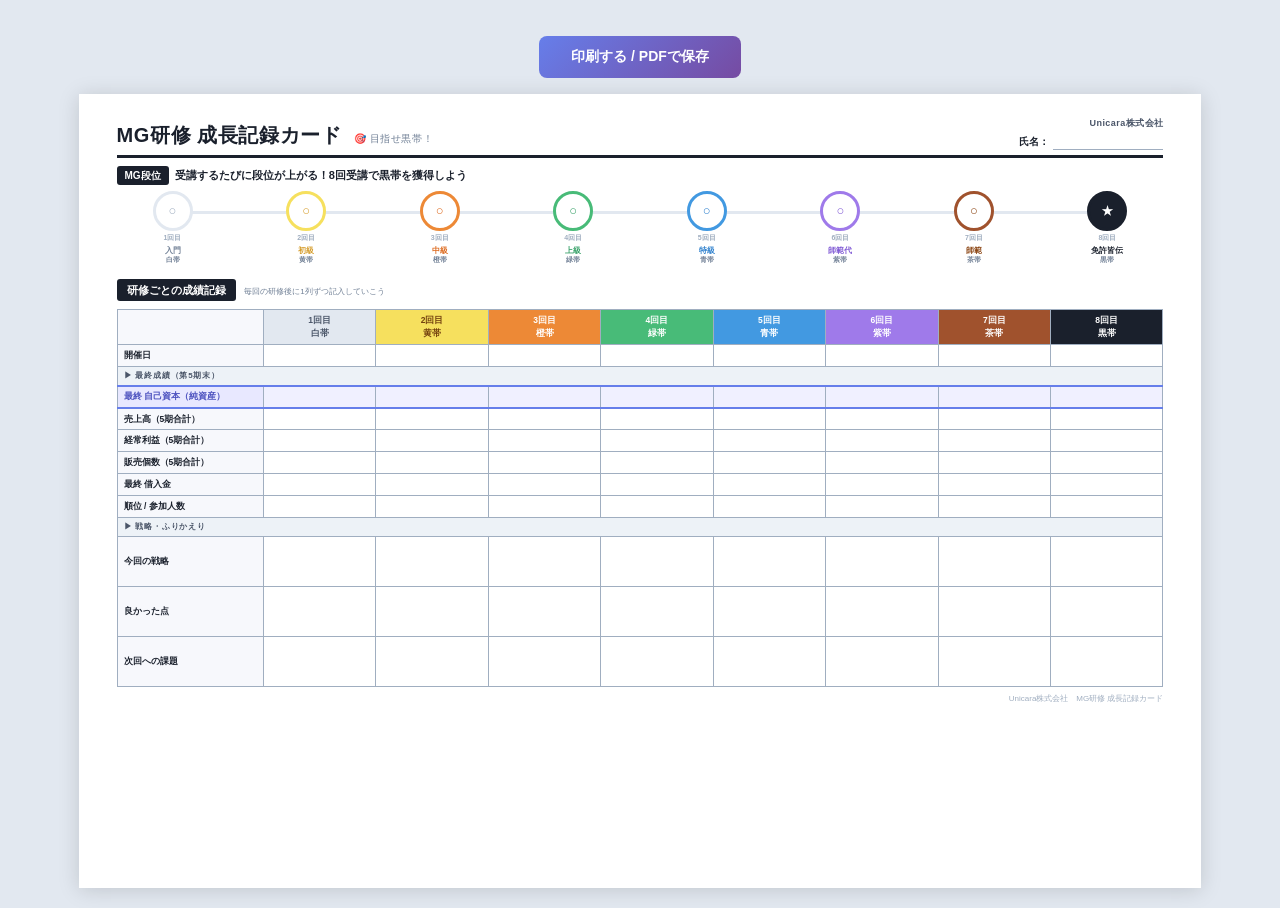
==== commit 9ed7a8ed: "記録カードをA4横向きに変更、Unicara株式会社ブランディング追加 - A4 landscape レイアウトに変更 - ヘッダー・フッターにUnicara株式会社を追加 - 戦略・ふりかえり欄を拡" ====
--- a/record.html
+++ b/record.html
@@ -3,11 +3,11 @@
 <head>
     <meta charset="UTF-8">
     <meta name="viewport" content="width=device-width, initial-scale=1.0">
-    <title>MG研修 成長記録カード</title>
+    <title>MG研修 成長記録カード｜Unicara株式会社</title>
     <style>
         @page {
-            size: A4;
-            margin: 10mm 10mm;
+            size: A4 landscape;
+            margin: 8mm 10mm;
         }
 
         * { margin: 0; padding: 0; box-sizing: border-box; }
@@ -21,10 +21,10 @@
         }
 
         .page {
-            width: 210mm;
-            min-height: 295mm;
+            width: 297mm;
+            min-height: 210mm;
             margin: 0 auto;
-            padding: 8mm 10mm;
+            padding: 6mm 10mm;
         }
 
         @media print {
@@ -60,11 +60,11 @@
             align-items: flex-end;
             border-bottom: 3px solid #1a202c;
             padding-bottom: 5px;
-            margin-bottom: 10px;
+            margin-bottom: 8px;
         }
 
         .sheet-title {
-            font-size: 18px;
+            font-size: 20px;
             font-weight: 900;
             letter-spacing: 0.03em;
         }
@@ -76,9 +76,23 @@
             margin-left: 6px;
         }
 
+        .header-right {
+            display: flex;
+            flex-direction: column;
+            align-items: flex-end;
+            gap: 2px;
+        }
+
+        .company-name {
+            font-size: 9px;
+            font-weight: 700;
+            color: #4a5568;
+            letter-spacing: 0.05em;
+        }
+
         .header-info {
             display: flex;
-            gap: 12px;
+            gap: 16px;
             font-size: 10px;
             align-items: center;
         }
@@ -93,19 +107,19 @@
 
         .field-input {
             border-bottom: 1px solid #a0aec0;
-            min-width: 100px;
+            min-width: 110px;
             height: 18px;
         }
 
         /* ===== 段位システム ===== */
         .rank-section {
-            margin-bottom: 12px;
+            margin-bottom: 8px;
         }
 
         .rank-title {
             font-size: 11px;
             font-weight: 800;
-            margin-bottom: 8px;
+            margin-bottom: 6px;
             display: flex;
             align-items: center;
             gap: 6px;
@@ -124,15 +138,15 @@
             align-items: center;
             justify-content: space-between;
             position: relative;
-            padding: 0 12px;
+            padding: 0 20px;
         }
 
         .rank-track::before {
             content: "";
             position: absolute;
-            top: 22px;
-            left: 36px;
-            right: 36px;
+            top: 20px;
+            left: 44px;
+            right: 44px;
             height: 3px;
             background: #e2e8f0;
             z-index: 0;
@@ -142,27 +156,24 @@
             display: flex;
             flex-direction: column;
             align-items: center;
-            gap: 3px;
+            gap: 2px;
             z-index: 1;
-            width: 64px;
+            width: 72px;
         }
 
         .rank-circle {
-            width: 44px;
-            height: 44px;
+            width: 40px;
+            height: 40px;
             border-radius: 50%;
             border: 3px solid;
             display: flex;
             align-items: center;
             justify-content: center;
-            font-size: 8px;
-            font-weight: 800;
             background: #fff;
-            position: relative;
         }
 
         .rank-circle-inner {
-            font-size: 14px;
+            font-size: 13px;
         }
 
         .rank-num {
@@ -184,28 +195,20 @@
             color: #718096;
         }
 
-        /* 各段位の色 */
         .rank-1 .rank-circle { border-color: #e2e8f0; color: #a0aec0; }
         .rank-1 .rank-name { color: #718096; }
-
         .rank-2 .rank-circle { border-color: #f6e05e; color: #d69e2e; }
         .rank-2 .rank-name { color: #d69e2e; }
-
         .rank-3 .rank-circle { border-color: #ed8936; color: #dd6b20; }
         .rank-3 .rank-name { color: #dd6b20; }
-
         .rank-4 .rank-circle { border-color: #48bb78; color: #38a169; }
         .rank-4 .rank-name { color: #38a169; }
-
         .rank-5 .rank-circle { border-color: #4299e1; color: #3182ce; }
         .rank-5 .rank-name { color: #3182ce; }
-
         .rank-6 .rank-circle { border-color: #9f7aea; color: #805ad5; }
         .rank-6 .rank-name { color: #805ad5; }
-
         .rank-7 .rank-circle { border-color: #a0522d; color: #8b4513; }
         .rank-7 .rank-name { color: #8b4513; }
-
         .rank-8 .rank-circle { border-color: #1a202c; color: #1a202c; background: #1a202c; }
         .rank-8 .rank-circle-inner { color: #fff; }
         .rank-8 .rank-name { color: #1a202c; }
@@ -214,19 +217,19 @@
         table {
             width: 100%;
             border-collapse: collapse;
-            font-size: 8.5px;
+            font-size: 9px;
         }
 
         th, td {
             border: 1px solid #a0aec0;
-            padding: 3px 5px;
+            padding: 3px 6px;
             text-align: center;
         }
 
         th {
             background: #f7f8fc;
             font-weight: 700;
-            font-size: 8px;
+            font-size: 8.5px;
             color: #2d3748;
         }
 
@@ -235,17 +238,18 @@
             font-weight: 700;
             background: #f7f8fc;
             white-space: nowrap;
-            font-size: 8px;
+            font-size: 8.5px;
         }
 
         .write-cell {
-            height: 20px;
+            height: 22px;
             background: #fff;
         }
 
-        .write-cell-tall {
-            height: 28px;
+        .write-cell-xl {
+            height: 50px;
             background: #fff;
+            vertical-align: top;
         }
 
         .highlight-row td {
@@ -263,22 +267,21 @@
         .cat-header {
             background: #edf2f7 !important;
             font-weight: 800;
-            font-size: 7.5px;
+            font-size: 8px;
             color: #4a5568;
             text-align: left;
             letter-spacing: 0.1em;
         }
 
+        .compare-table .row-label {
+            width: 14%;
+        }
+
         .compare-table th.round-header {
-            font-size: 8px;
-            padding: 4px 2px;
-        }
-
-        .compare-table .row-label {
-            width: 18%;
-        }
-
-        /* 段位に対応したヘッダー色 */
+            font-size: 8.5px;
+            padding: 4px 3px;
+        }
+
         .rh-1 { background: #e2e8f0 !important; color: #4a5568 !important; }
         .rh-2 { background: #f6e05e !important; color: #744210 !important; }
         .rh-3 { background: #ed8936 !important; color: #fff !important; }
@@ -288,85 +291,8 @@
         .rh-7 { background: #a0522d !important; color: #fff !important; }
         .rh-8 { background: #1a202c !important; color: #fff !important; }
 
-        /* ===== グラフ ===== */
-        .graph-area {
-            border: 1px solid #a0aec0;
-            border-radius: 4px;
-            height: 80px;
-            margin-top: 5px;
-            position: relative;
-        }
-
-        .graph-area::before {
-            content: "自己資本（純資産）の推移を記入しよう";
-            position: absolute;
-            top: 3px;
-            left: 8px;
-            font-size: 7px;
-            color: #a0aec0;
-        }
-
-        .graph-y-axis {
-            position: absolute;
-            left: 24px;
-            bottom: 18px;
-            top: 16px;
-            border-left: 1px solid #cbd5e0;
-        }
-
-        .graph-gridline {
-            position: absolute;
-            left: 24px;
-            right: 10px;
-            border-top: 1px dotted #e2e8f0;
-        }
-
-        .graph-x-labels {
-            position: absolute;
-            bottom: 3px;
-            left: 24px;
-            right: 10px;
-            display: flex;
-            justify-content: space-around;
-            font-size: 6.5px;
-            color: #718096;
-        }
-
-        /* ===== メモ ===== */
-        .memo-grid {
-            display: grid;
-            grid-template-columns: 1fr 1fr;
-            gap: 6px;
-            margin-top: 5px;
-        }
-
-        .memo-box {
-            border: 1px solid #a0aec0;
-            border-radius: 4px;
-            padding: 5px 7px;
-            min-height: 48px;
-        }
-
-        .memo-box-large {
-            min-height: 90px;
-        }
-
-        .memo-box-label {
-            font-size: 8px;
-            font-weight: 700;
-            color: #4a5568;
-            margin-bottom: 1px;
-        }
-
-        .memo-lines {
-            border-bottom: 1px dotted #cbd5e0;
-            height: 13px;
-        }
-
-        .section-gap { height: 8px; }
-
         .section-label {
-            font-size: 10px;
+            font-size: 11px;
             font-weight: 800;
             background: #1a202c;
             color: #fff;
@@ -382,6 +308,16 @@
             margin-left: 6px;
         }
 
+        .section-gap { height: 6px; }
+
+        /* ===== フッター ===== */
+        .sheet-footer {
+            margin-top: 6px;
+            text-align: right;
+            font-size: 8px;
+            color: #a0aec0;
+        }
+
     </style>
 </head>
 <body>
@@ -395,10 +331,13 @@
         <!-- ヘッダー -->
         <div class="sheet-header">
             <div class="sheet-title">MG研修 成長記録カード <small>&#x1F3AF; 目指せ黒帯！</small></div>
-            <div class="header-info">
-                <div class="field">
-                    <span class="field-label">氏名：</span>
-                    <span class="field-input"></span>
+            <div class="header-right">
+                <div class="company-name">Unicara株式会社</div>
+                <div class="header-info">
+                    <div class="field">
+                        <span class="field-label">氏名：</span>
+                        <span class="field-input"></span>
+                    </div>
                 </div>
             </div>
         </div>
@@ -454,11 +393,13 @@
             </div>
         </div>
 
+        <div class="section-gap"></div>
+
         <!-- 成績テーブル -->
         <div class="section-label">研修ごとの成績記録</div>
         <span class="section-sub">毎回の研修後に1列ずつ記入していこう</span>
 
-        <table class="compare-table" style="margin-top: 5px;">
+        <table class="compare-table" style="margin-top: 4px;">
             <thead>
                 <tr>
                     <th class="row-label"></th>
@@ -556,88 +497,42 @@
                 <tr><td colspan="9" class="cat-header">&#x25B6; 戦略・ふりかえり</td></tr>
                 <tr>
                     <td class="row-label">今回の戦略</td>
-                    <td class="write-cell-tall"></td>
-                    <td class="write-cell-tall"></td>
-                    <td class="write-cell-tall"></td>
-                    <td class="write-cell-tall"></td>
-                    <td class="write-cell-tall"></td>
-                    <td class="write-cell-tall"></td>
-                    <td class="write-cell-tall"></td>
-                    <td class="write-cell-tall"></td>
+                    <td class="write-cell-xl"></td>
+                    <td class="write-cell-xl"></td>
+                    <td class="write-cell-xl"></td>
+                    <td class="write-cell-xl"></td>
+                    <td class="write-cell-xl"></td>
+                    <td class="write-cell-xl"></td>
+                    <td class="write-cell-xl"></td>
+                    <td class="write-cell-xl"></td>
                 </tr>
                 <tr>
                     <td class="row-label">良かった点</td>
-                    <td class="write-cell-tall"></td>
-                    <td class="write-cell-tall"></td>
-                    <td class="write-cell-tall"></td>
-                    <td class="write-cell-tall"></td>
-                    <td class="write-cell-tall"></td>
-                    <td class="write-cell-tall"></td>
-                    <td class="write-cell-tall"></td>
-                    <td class="write-cell-tall"></td>
+                    <td class="write-cell-xl"></td>
+                    <td class="write-cell-xl"></td>
+                    <td class="write-cell-xl"></td>
+                    <td class="write-cell-xl"></td>
+                    <td class="write-cell-xl"></td>
+                    <td class="write-cell-xl"></td>
+                    <td class="write-cell-xl"></td>
+                    <td class="write-cell-xl"></td>
                 </tr>
                 <tr>
                     <td class="row-label">次回への課題</td>
-                    <td class="write-cell-tall"></td>
-                    <td class="write-cell-tall"></td>
-                    <td class="write-cell-tall"></td>
-                    <td class="write-cell-tall"></td>
-                    <td class="write-cell-tall"></td>
-                    <td class="write-cell-tall"></td>
-                    <td class="write-cell-tall"></td>
-                    <td class="write-cell-tall"></td>
+                    <td class="write-cell-xl"></td>
+                    <td class="write-cell-xl"></td>
+                    <td class="write-cell-xl"></td>
+                    <td class="write-cell-xl"></td>
+                    <td class="write-cell-xl"></td>
+                    <td class="write-cell-xl"></td>
+                    <td class="write-cell-xl"></td>
+                    <td class="write-cell-xl"></td>
                 </tr>
             </tbody>
         </table>
 
-        <div class="section-gap"></div>
-
-        <!-- ふりかえり -->
-        <div class="section-label">成長のふりかえり</div>
-        <span class="section-sub">研修を重ねるたびに書き足していこう</span>
-
-        <div class="memo-grid">
-            <div class="memo-box memo-box-large">
-                <div class="memo-box-label">自分の経営スタイル・強み</div>
-                <div class="memo-lines"></div>
-                <div class="memo-lines"></div>
-                <div class="memo-lines"></div>
-                <div class="memo-lines"></div>
-                <div class="memo-lines"></div>
-                <div class="memo-lines"></div>
-                <div class="memo-lines"></div>
-            </div>
-            <div class="memo-box memo-box-large">
-                <div class="memo-box-label">MG研修を通じて変わったこと</div>
-                <div class="memo-lines"></div>
-                <div class="memo-lines"></div>
-                <div class="memo-lines"></div>
-                <div class="memo-lines"></div>
-                <div class="memo-lines"></div>
-                <div class="memo-lines"></div>
-                <div class="memo-lines"></div>
-            </div>
-            <div class="memo-box memo-box-large">
-                <div class="memo-box-label">仕事や実務に活かせること</div>
-                <div class="memo-lines"></div>
-                <div class="memo-lines"></div>
-                <div class="memo-lines"></div>
-                <div class="memo-lines"></div>
-                <div class="memo-lines"></div>
-                <div class="memo-lines"></div>
-                <div class="memo-lines"></div>
-            </div>
-            <div class="memo-box memo-box-large">
-                <div class="memo-box-label">黒帯を取った時の自分へ一言</div>
-                <div class="memo-lines"></div>
-                <div class="memo-lines"></div>
-                <div class="memo-lines"></div>
-                <div class="memo-lines"></div>
-                <div class="memo-lines"></div>
-                <div class="memo-lines"></div>
-                <div class="memo-lines"></div>
-            </div>
-        </div>
+        <!-- フッター -->
+        <div class="sheet-footer">Unicara株式会社　MG研修 成長記録カード</div>
 
     </div>
 
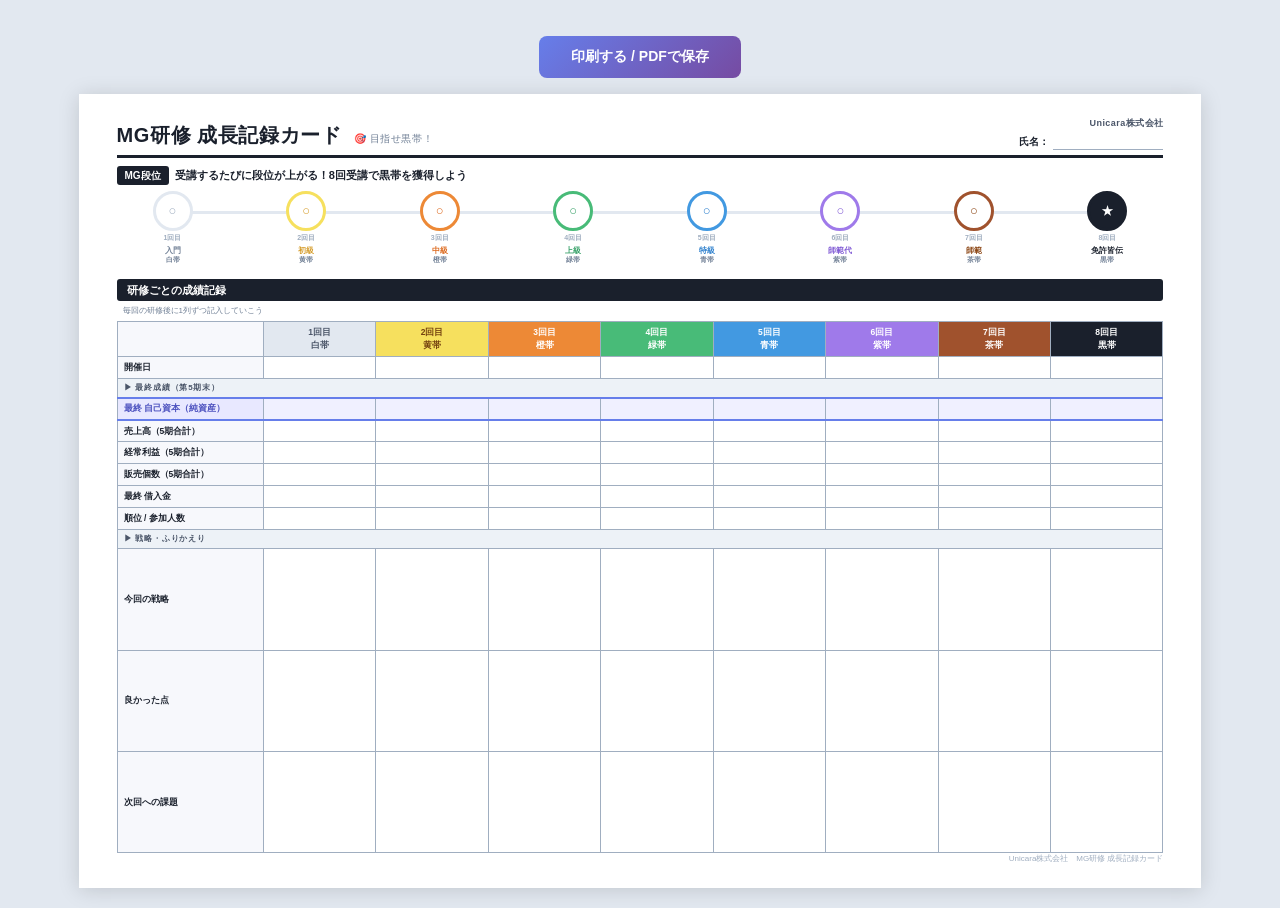
==== commit 35bedd12: "戦略・ふりかえり欄をページ下まで最大化 - flexbox + absolute positioning でテーブルをページ下端まで引き伸ばし - ふりかえり3行がA4の残り全スペースを使い切る構造に" ====
--- a/record.html
+++ b/record.html
@@ -22,14 +22,16 @@
 
         .page {
             width: 297mm;
-            min-height: 210mm;
+            height: 210mm;
             margin: 0 auto;
             padding: 6mm 10mm;
+            display: flex;
+            flex-direction: column;
         }
 
         @media print {
             body { background: #fff; }
-            .page { padding: 0; margin: 0; width: 100%; }
+            .page { padding: 0; margin: 0; width: 100%; height: 100%; }
             .no-print { display: none !important; }
         }
 
@@ -247,7 +249,6 @@
         }
 
         .write-cell-xl {
-            height: 50px;
             background: #fff;
             vertical-align: top;
         }
@@ -310,12 +311,44 @@
 
         .section-gap { height: 6px; }
 
+        /* ===== テーブルセクション（下まで引き伸ばし） ===== */
+        .table-section {
+            flex: 1;
+            display: flex;
+            flex-direction: column;
+            min-height: 0;
+        }
+
+        .table-wrap {
+            flex: 1;
+            min-height: 0;
+            position: relative;
+        }
+
+        .table-wrap .compare-table {
+            position: absolute;
+            top: 0;
+            left: 0;
+            width: 100%;
+            height: 100%;
+        }
+
+        .compare-table thead tr,
+        .compare-table tbody tr {
+            height: 1px;
+        }
+
+        .compare-table tbody tr:has(.write-cell-xl) {
+            height: auto;
+        }
+
         /* ===== フッター ===== */
         .sheet-footer {
-            margin-top: 6px;
+            margin-top: 4px;
             text-align: right;
             font-size: 8px;
             color: #a0aec0;
+            flex-shrink: 0;
         }
 
     </style>
@@ -396,9 +429,11 @@
         <div class="section-gap"></div>
 
         <!-- 成績テーブル -->
+        <div class="table-section">
         <div class="section-label">研修ごとの成績記録</div>
         <span class="section-sub">毎回の研修後に1列ずつ記入していこう</span>
 
+        <div class="table-wrap">
         <table class="compare-table" style="margin-top: 4px;">
             <thead>
                 <tr>
@@ -530,10 +565,12 @@
                 </tr>
             </tbody>
         </table>
+        </div><!-- /table-wrap -->
 
         <!-- フッター -->
         <div class="sheet-footer">Unicara株式会社　MG研修 成長記録カード</div>
 
+        </div><!-- /table-section -->
     </div>
 
 </body>
